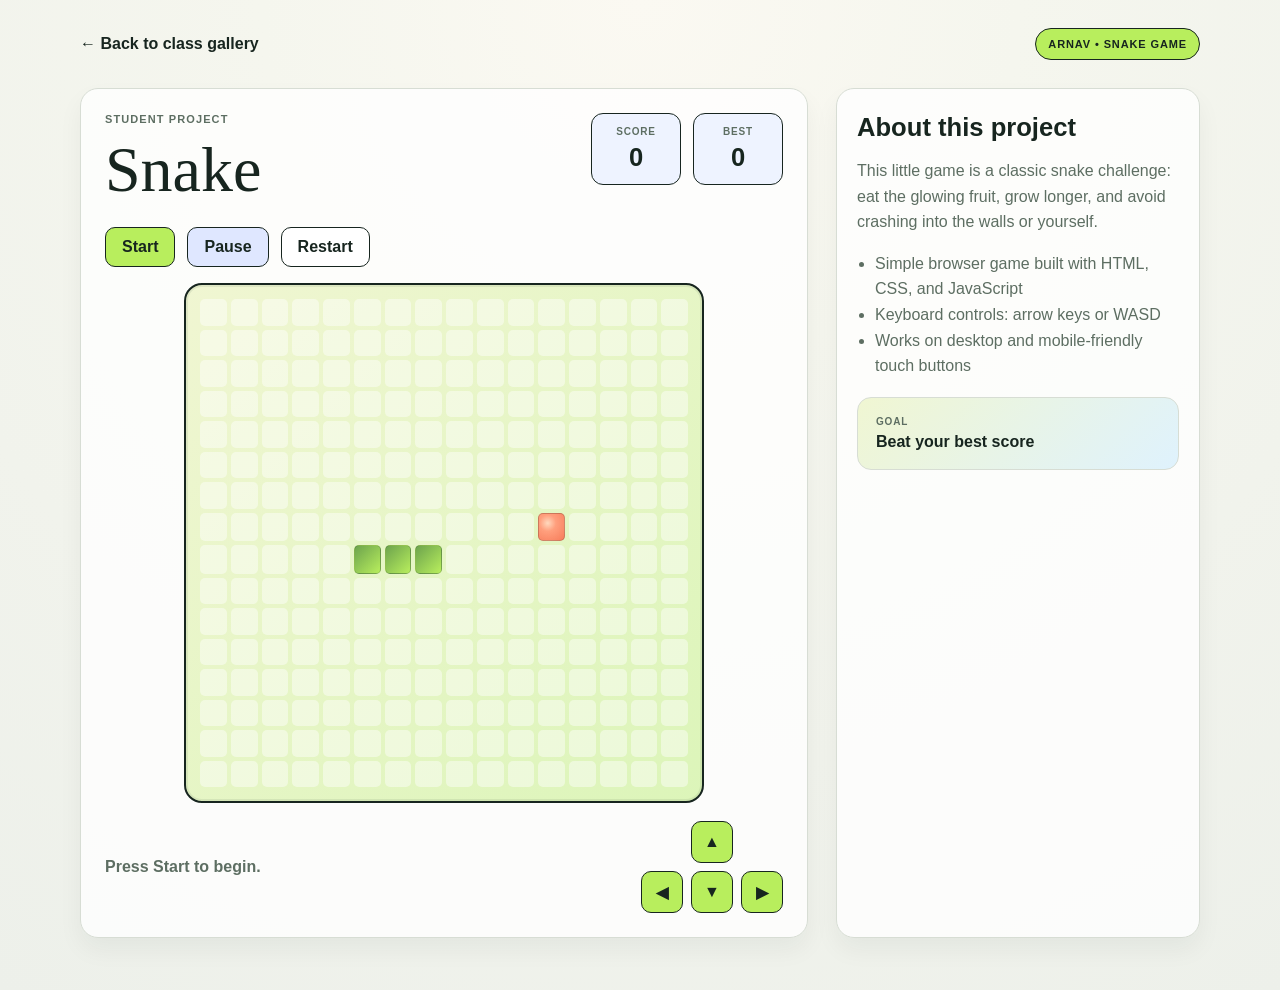
==== arnav.html @ 09c510db "code" ====
<!doctype html>
<html lang="en">
  <head>
    <meta charset="utf-8" />
    <meta name="viewport" content="width=device-width, initial-scale=1" />
    <title>Arnav | Snake Game</title>
    <meta
      name="description"
      content="A simple browser Snake game built by Arnav for the class web lab."
    />
    <link rel="stylesheet" href="style.css" />
  </head>
  <body>
    <div class="page-shell">
      <header class="topbar">
        <a class="back-link" href="index.html">← Back to class gallery</a>
        <span class="project-badge">Arnav • Snake Game</span>
      </header>

      <main class="project-layout">
        <section class="game-panel" aria-labelledby="game-title">
          <div class="panel-header">
            <div>
              <p class="eyebrow">Student project</p>
              <h1 id="game-title">Snake</h1>
            </div>
            <div class="scoreboard" aria-live="polite">
              <div class="score-box">
                <span class="label">Score</span>
                <strong id="score">0</strong>
              </div>
              <div class="score-box">
                <span class="label">Best</span>
                <strong id="best-score">0</strong>
              </div>
            </div>
          </div>

          <div class="game-controls">
            <button id="start-btn" type="button">Start</button>
            <button id="pause-btn" class="secondary" type="button">Pause</button>
            <button id="restart-btn" class="ghost" type="button">Restart</button>
          </div>

          <div id="game-board" class="game-board" aria-label="Snake game board"></div>

          <div class="game-footer">
            <p id="status-text">Press Start to begin.</p>
            <div class="touch-controls" aria-label="Touch controls">
              <button type="button" data-key="ArrowUp">▲</button>
              <div class="touch-middle-row">
                <button type="button" data-key="ArrowLeft">◀</button>
                <button type="button" data-key="ArrowDown">▼</button>
                <button type="button" data-key="ArrowRight">▶</button>
              </div>
            </div>
          </div>
        </section>

        <aside class="info-panel">
          <h2>About this project</h2>
          <p>
            This little game is a classic snake challenge: eat the glowing fruit,
            grow longer, and avoid crashing into the walls or yourself.
          </p>
          <ul>
            <li>Simple browser game built with HTML, CSS, and JavaScript</li>
            <li>Keyboard controls: arrow keys or WASD</li>
            <li>Works on desktop and mobile-friendly touch buttons</li>
          </ul>
          <div class="mini-card">
            <span class="mini-label">Goal</span>
            <strong>Beat your best score</strong>
          </div>
        </aside>
      </main>
    </div>

    <script src="script.js"></script>
  </body>
</html>
---- style.css ----
:root {
  --page-bg: #f5f6ee;
  --panel: #fffefa;
  --ink: #17251f;
  --muted: #5d6e62;
  --line: #d7ddd4;
  --green: #b8ee5d;
  --green-deep: #6da44d;
  --blue: #5b72e8;
  --pink: #f7b6a4;
  --shadow: rgba(23, 37, 31, 0.18);
}

* {
  box-sizing: border-box;
}

html {
  scroll-behavior: smooth;
}

body {
  margin: 0;
  min-height: 100vh;
  font-family: "Trebuchet MS", "Segoe UI", sans-serif;
  background: radial-gradient(circle at top, #fbf9f2 0%, var(--page-bg) 32%, #edf0ea 100%);
  color: var(--ink);
}

button,
input {
  font: inherit;
}

.page-shell {
  width: min(1120px, calc(100% - 32px));
  margin: 0 auto;
  padding: 28px 0 52px;
}

.topbar {
  display: flex;
  justify-content: space-between;
  align-items: center;
  gap: 16px;
  margin-bottom: 28px;
}

.back-link {
  color: var(--ink);
  text-decoration: none;
  font-weight: 700;
}

.project-badge {
  display: inline-flex;
  align-items: center;
  justify-content: center;
  padding: 9px 12px;
  border: 1px solid var(--ink);
  border-radius: 999px;
  background: var(--green);
  font-size: 11px;
  letter-spacing: 0.08em;
  text-transform: uppercase;
  font-weight: 800;
}

.project-layout {
  display: grid;
  grid-template-columns: minmax(0, 1.5fr) minmax(260px, 0.75fr);
  gap: 28px;
}

.game-panel,
.info-panel {
  border: 1px solid var(--line);
  border-radius: 18px;
  background: rgba(255, 255, 255, 0.8);
  box-shadow: 0 12px 24px rgba(23, 37, 31, 0.05);
}

.game-panel {
  padding: 24px;
}

.panel-header {
  display: flex;
  justify-content: space-between;
  align-items: flex-start;
  gap: 16px;
  margin-bottom: 20px;
}

.eyebrow {
  margin: 0 0 8px;
  color: var(--muted);
  font-size: 11px;
  letter-spacing: 0.1em;
  text-transform: uppercase;
  font-weight: 800;
}

h1 {
  margin: 0;
  font-family: Georgia, "Times New Roman", serif;
  font-size: clamp(2.5rem, 5vw, 4rem);
  font-weight: 400;
}

.scoreboard {
  display: flex;
  gap: 12px;
}

.score-box {
  min-width: 90px;
  padding: 12px 14px;
  border: 1px solid var(--ink);
  border-radius: 12px;
  background: #eef3ff;
  text-align: center;
}

.score-box .label {
  display: block;
  font-size: 10px;
  font-weight: 800;
  letter-spacing: 0.08em;
  text-transform: uppercase;
  color: var(--muted);
}

.score-box strong {
  display: block;
  margin-top: 6px;
  font-size: clamp(1.5rem, 2vw, 2rem);
}

.game-controls {
  display: flex;
  flex-wrap: wrap;
  gap: 12px;
  margin-bottom: 16px;
}

button {
  border: 1px solid var(--ink);
  border-radius: 10px;
  background: var(--green);
  color: var(--ink);
  font-weight: 800;
  cursor: pointer;
  transition: transform 0.15s ease, filter 0.15s ease;
}

button:hover {
  transform: translateY(-1px);
  filter: brightness(0.98);
}

#start-btn,
#pause-btn,
#restart-btn {
  padding: 10px 16px;
}

.secondary {
  background: #dfe7ff;
}

.ghost {
  background: #fff;
}

.game-board {
  display: grid;
  grid-template-columns: repeat(16, minmax(0, 1fr));
  gap: 4px;
  width: min(100%, 520px);
  aspect-ratio: 1;
  margin: 0 auto;
  padding: 14px;
  background: linear-gradient(135deg, #f0f6d2, #dcf5b9);
  border: 2px solid var(--ink);
  border-radius: 18px;
  box-shadow: inset 0 0 0 2px rgba(23, 37, 31, 0.08);
}

.cell {
  border-radius: 5px;
  background: rgba(255, 255, 255, 0.45);
}

.cell.snake {
  background: linear-gradient(135deg, var(--green-deep), var(--green));
  border: 1px solid rgba(23, 37, 31, 0.18);
}

.cell.food {
  background: radial-gradient(circle at 35% 35%, #ffd9be 0%, #ff9f7d 35%, #f77d5b 100%);
  border: 1px solid rgba(23, 37, 31, 0.2);
}

.game-footer {
  display: flex;
  align-items: center;
  justify-content: space-between;
  gap: 16px;
  margin-top: 18px;
}

#status-text {
  margin: 0;
  color: var(--muted);
  font-weight: 600;
}

.touch-controls {
  display: flex;
  flex-direction: column;
  align-items: center;
  gap: 8px;
}

.touch-middle-row {
  display: flex;
  gap: 8px;
}

.touch-controls button {
  width: 42px;
  height: 42px;
  padding: 0;
}

.info-panel {
  padding: 24px 20px;
}

.info-panel h2 {
  margin-top: 0;
  margin-bottom: 14px;
  font-size: 1.6rem;
}

.info-panel p,
.info-panel li {
  color: var(--muted);
  line-height: 1.6;
}

.info-panel ul {
  margin: 0 0 18px;
  padding-left: 18px;
}

.mini-card {
  display: grid;
  gap: 6px;
  padding: 18px;
  border-radius: 14px;
  background: linear-gradient(135deg, #f0f6d2, #dff2fd);
  border: 1px solid var(--line);
}

.mini-label {
  color: var(--muted);
  font-size: 10px;
  letter-spacing: 0.08em;
  text-transform: uppercase;
  font-weight: 800;
}

@media (max-width: 780px) {
  .project-layout {
    grid-template-columns: 1fr;
  }

  .panel-header,
  .game-footer {
    flex-direction: column;
    align-items: flex-start;
  }

  .scoreboard {
    width: 100%;
  }

  .score-box {
    flex: 1;
  }
}

@media (max-width: 520px) {
  .page-shell {
    width: min(100% - 20px, 520px);
    padding-top: 18px;
  }

  .topbar {
    flex-direction: column;
    align-items: flex-start;
  }

  .game-panel,
  .info-panel {
    border-radius: 14px;
  }

  .game-panel {
    padding: 18px 14px;
  }

  .game-board {
    gap: 3px;
    padding: 10px;
  }
}
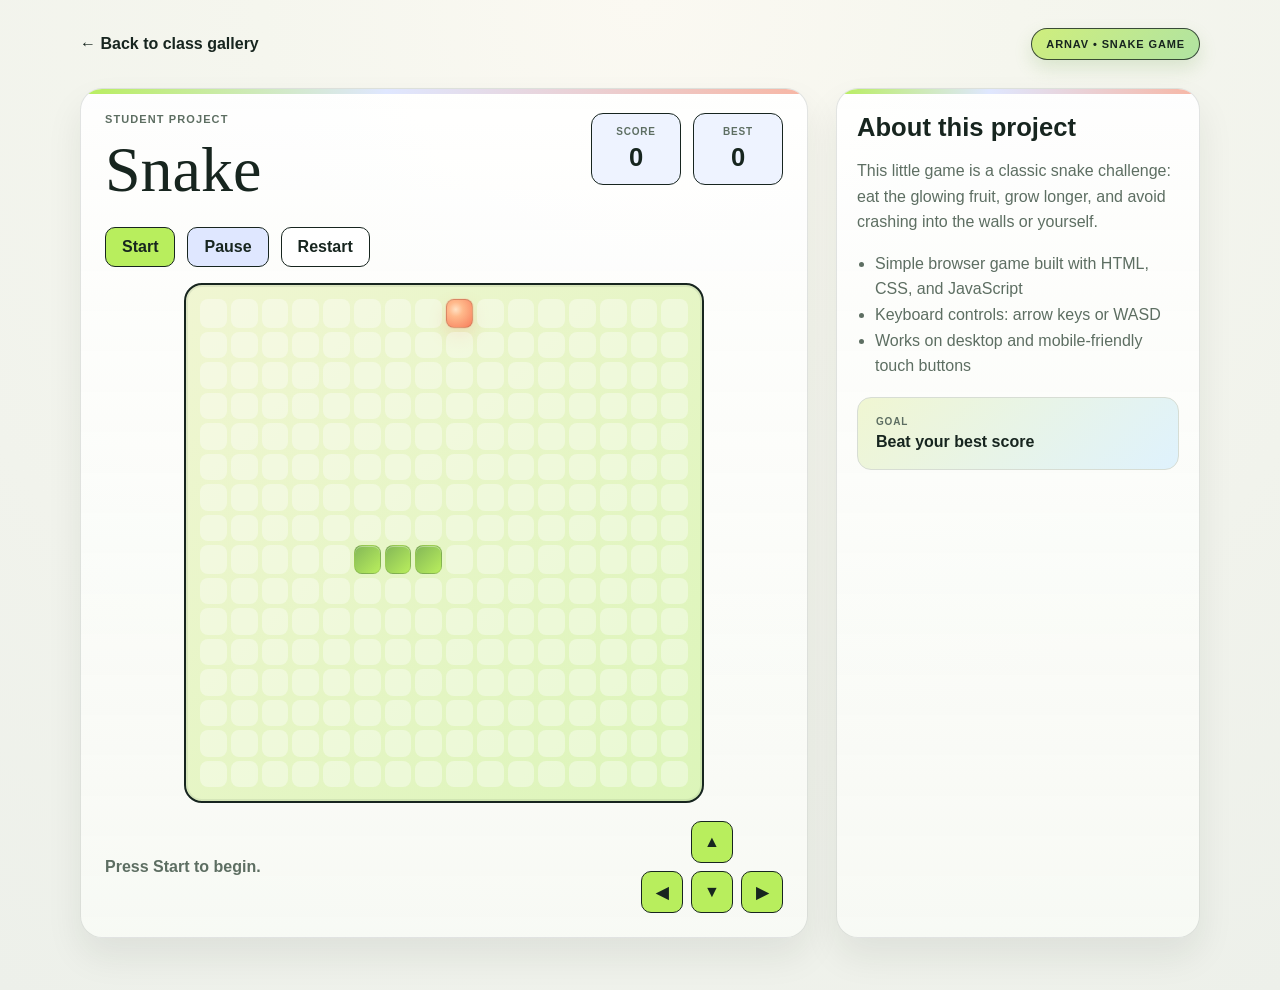
==== commit 6355d04a: "code" ====
--- a/arnav.html
+++ b/arnav.html
@@ -42,7 +42,17 @@
             <button id="restart-btn" class="ghost" type="button">Restart</button>
           </div>
 
-          <div id="game-board" class="game-board" aria-label="Snake game board"></div>
+          <div class="board-wrap">
+            <div id="new-best" class="new-best-burst" aria-live="polite">New best!</div>
+            <div id="game-over-overlay" class="game-over-overlay" aria-live="assertive">
+              <div class="game-over-card">
+                <p class="game-over-label">Game Over</p>
+                <h2>You Lost</h2>
+                <span>Press Restart to try again</span>
+              </div>
+            </div>
+            <div id="game-board" class="game-board" aria-label="Snake game board"></div>
+          </div>
 
           <div class="game-footer">
             <p id="status-text">Press Start to begin.</p>
--- a/style.css
+++ b/style.css
@@ -50,16 +50,22 @@
   color: var(--ink);
   text-decoration: none;
   font-weight: 700;
+  transition: opacity 0.2s ease;
+}
+
+.back-link:hover {
+  opacity: 0.7;
 }
 
 .project-badge {
   display: inline-flex;
   align-items: center;
   justify-content: center;
-  padding: 9px 12px;
-  border: 1px solid var(--ink);
+  padding: 9px 14px;
+  border: 1px solid rgba(23, 37, 31, 0.8);
   border-radius: 999px;
-  background: var(--green);
+  background: linear-gradient(135deg, #cfee7d, #b0e3a2);
+  box-shadow: 0 8px 18px rgba(109, 164, 77, 0.2);
   font-size: 11px;
   letter-spacing: 0.08em;
   text-transform: uppercase;
@@ -74,10 +80,23 @@
 
 .game-panel,
 .info-panel {
-  border: 1px solid var(--line);
-  border-radius: 18px;
-  background: rgba(255, 255, 255, 0.8);
-  box-shadow: 0 12px 24px rgba(23, 37, 31, 0.05);
+  position: relative;
+  border: 1px solid rgba(23, 37, 31, 0.12);
+  border-radius: 22px;
+  background: linear-gradient(180deg, rgba(255,255,255,0.9), rgba(249,251,246,0.82));
+  box-shadow: 0 18px 36px rgba(23, 37, 31, 0.08);
+  overflow: hidden;
+}
+
+.game-panel::before,
+.info-panel::before {
+  content: "";
+  position: absolute;
+  left: 0;
+  right: 0;
+  top: 0;
+  height: 5px;
+  background: linear-gradient(90deg, var(--green) 0%, #dfe7ff 42%, #f7b6a4 100%);
 }
 
 .game-panel {
@@ -173,11 +192,130 @@
   background: #fff;
 }
 
+.board-wrap {
+  position: relative;
+  width: min(100%, 520px);
+  margin: 0 auto;
+}
+
+.new-best-burst {
+  position: absolute;
+  left: 50%;
+  top: 18px;
+  z-index: 2;
+  padding: 10px 16px;
+  border: 1px solid rgba(23, 37, 31, 0.8);
+  border-radius: 999px;
+  background: linear-gradient(135deg, #ffe88a, #ffaf5b);
+  box-shadow: 0 12px 22px rgba(255, 175, 91, 0.38);
+  font-size: 12px;
+  font-weight: 900;
+  letter-spacing: 0.08em;
+  text-transform: uppercase;
+  opacity: 0;
+  transform: translate(-50%, 20px) scale(0.8);
+  pointer-events: none;
+}
+
+.new-best-burst.show {
+  animation: new-best-pop 1.5s ease forwards;
+}
+
+@keyframes new-best-pop {
+  0% {
+    opacity: 0;
+    transform: translate(-50%, 20px) scale(0.8);
+  }
+  15% {
+    opacity: 1;
+    transform: translate(-50%, 0) scale(1.05);
+  }
+  45% {
+    opacity: 1;
+    transform: translate(-50%, 0) scale(1);
+  }
+  100% {
+    opacity: 0;
+    transform: translate(-50%, -18px) scale(0.96);
+  }
+}
+
+.game-over-overlay {
+  position: absolute;
+  inset: 0;
+  display: flex;
+  align-items: center;
+  justify-content: center;
+  background: rgba(23, 37, 31, 0.58);
+  backdrop-filter: blur(3px);
+  border-radius: 18px;
+  opacity: 0;
+  pointer-events: none;
+  transition: opacity 0.2s ease;
+  z-index: 3;
+}
+
+.game-over-overlay.show {
+  opacity: 1;
+}
+
+.game-over-card {
+  display: grid;
+  gap: 8px;
+  justify-items: center;
+  padding: 22px 32px;
+  border: 2px solid rgba(23, 37, 31, 0.9);
+  border-radius: 22px;
+  background: linear-gradient(135deg, #fff5ef, #ffd8c7);
+  box-shadow: 0 20px 42px rgba(23, 37, 31, 0.25);
+  text-align: center;
+  transform: scale(0.72) translateY(16px);
+  animation: lose-pop 0.55s cubic-bezier(0.22, 1, 0.36, 1) forwards;
+}
+
+.game-over-card h2 {
+  margin: 0;
+  font-family: Georgia, "Times New Roman", serif;
+  font-size: clamp(2.2rem, 4vw, 3.2rem);
+  font-weight: 700;
+  line-height: 1;
+}
+
+.game-over-card span {
+  color: var(--muted);
+  font-size: 0.92rem;
+  font-weight: 700;
+}
+
+.game-over-label {
+  margin: 0;
+  font-size: 11px;
+  letter-spacing: 0.12em;
+  text-transform: uppercase;
+  font-weight: 900;
+  color: #5a2d2a;
+}
+
+@keyframes lose-pop {
+  0% {
+    opacity: 0;
+    transform: scale(0.72) translateY(16px);
+  }
+  60% {
+    opacity: 1;
+    transform: scale(1.08) translateY(-4px);
+  }
+  100% {
+    opacity: 1;
+    transform: scale(1) translateY(0);
+  }
+}
+
 .game-board {
   display: grid;
   grid-template-columns: repeat(16, minmax(0, 1fr));
   gap: 4px;
-  width: min(100%, 520px);
+  width: 100%;
   aspect-ratio: 1;
   margin: 0 auto;
   padding: 14px;
@@ -188,18 +326,21 @@
 }
 
 .cell {
-  border-radius: 5px;
-  background: rgba(255, 255, 255, 0.45);
+  border-radius: 8px;
+  background: rgba(255, 255, 255, 0.38);
+  transition: transform 0.12s ease, background 0.12s ease, box-shadow 0.12s ease;
 }
 
 .cell.snake {
-  background: linear-gradient(135deg, var(--green-deep), var(--green));
-  border: 1px solid rgba(23, 37, 31, 0.18);
+  background: linear-gradient(135deg, #84b857, #b9ee5d);
+  border: 1px solid rgba(23, 37, 31, 0.12);
+  box-shadow: inset 0 1px 0 rgba(255, 255, 255, 0.35);
 }
 
 .cell.food {
-  background: radial-gradient(circle at 35% 35%, #ffd9be 0%, #ff9f7d 35%, #f77d5b 100%);
-  border: 1px solid rgba(23, 37, 31, 0.2);
+  background: radial-gradient(circle at 35% 35%, #ffe1c4 0%, #ffb98b 30%, #f77d5b 100%);
+  border: 1px solid rgba(23, 37, 31, 0.14);
+  box-shadow: 0 0 0 1px rgba(247, 125, 91, 0.12), 0 8px 18px rgba(247, 125, 91, 0.2);
 }
 
 .game-footer {
